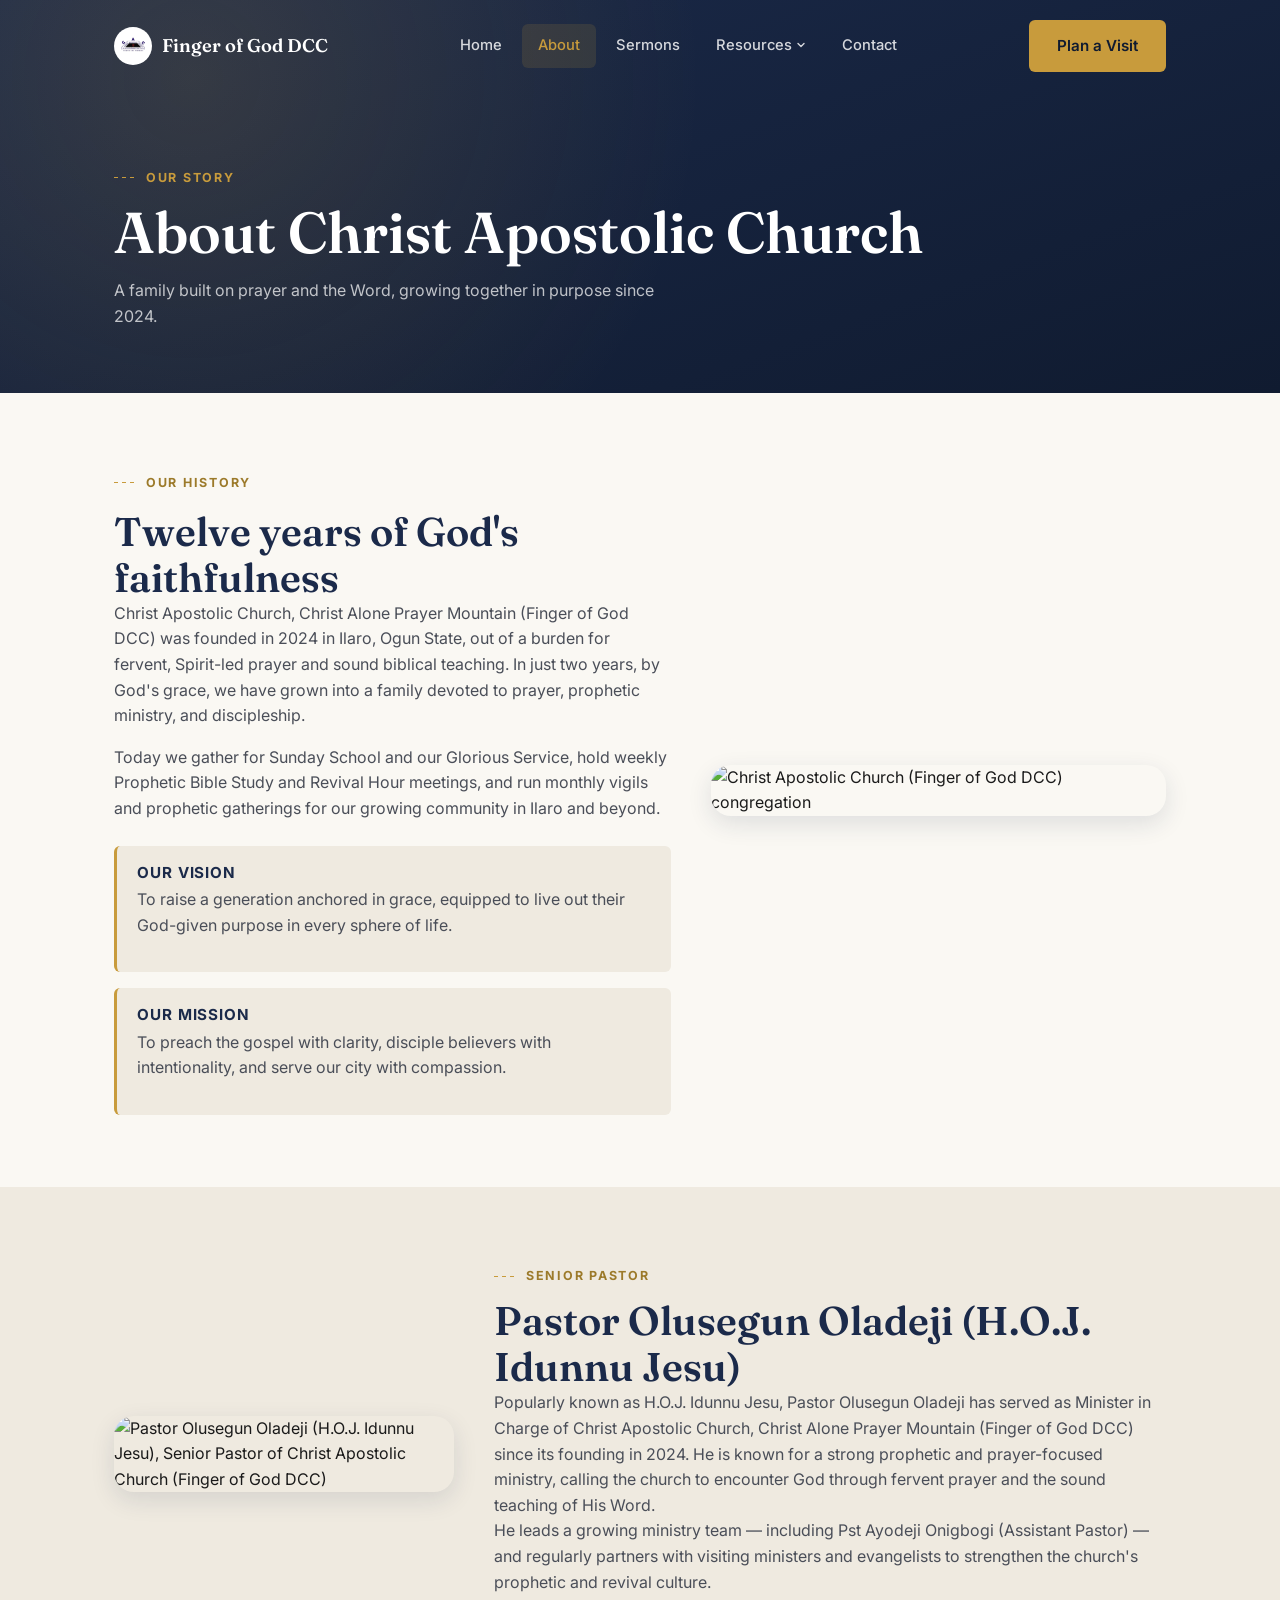
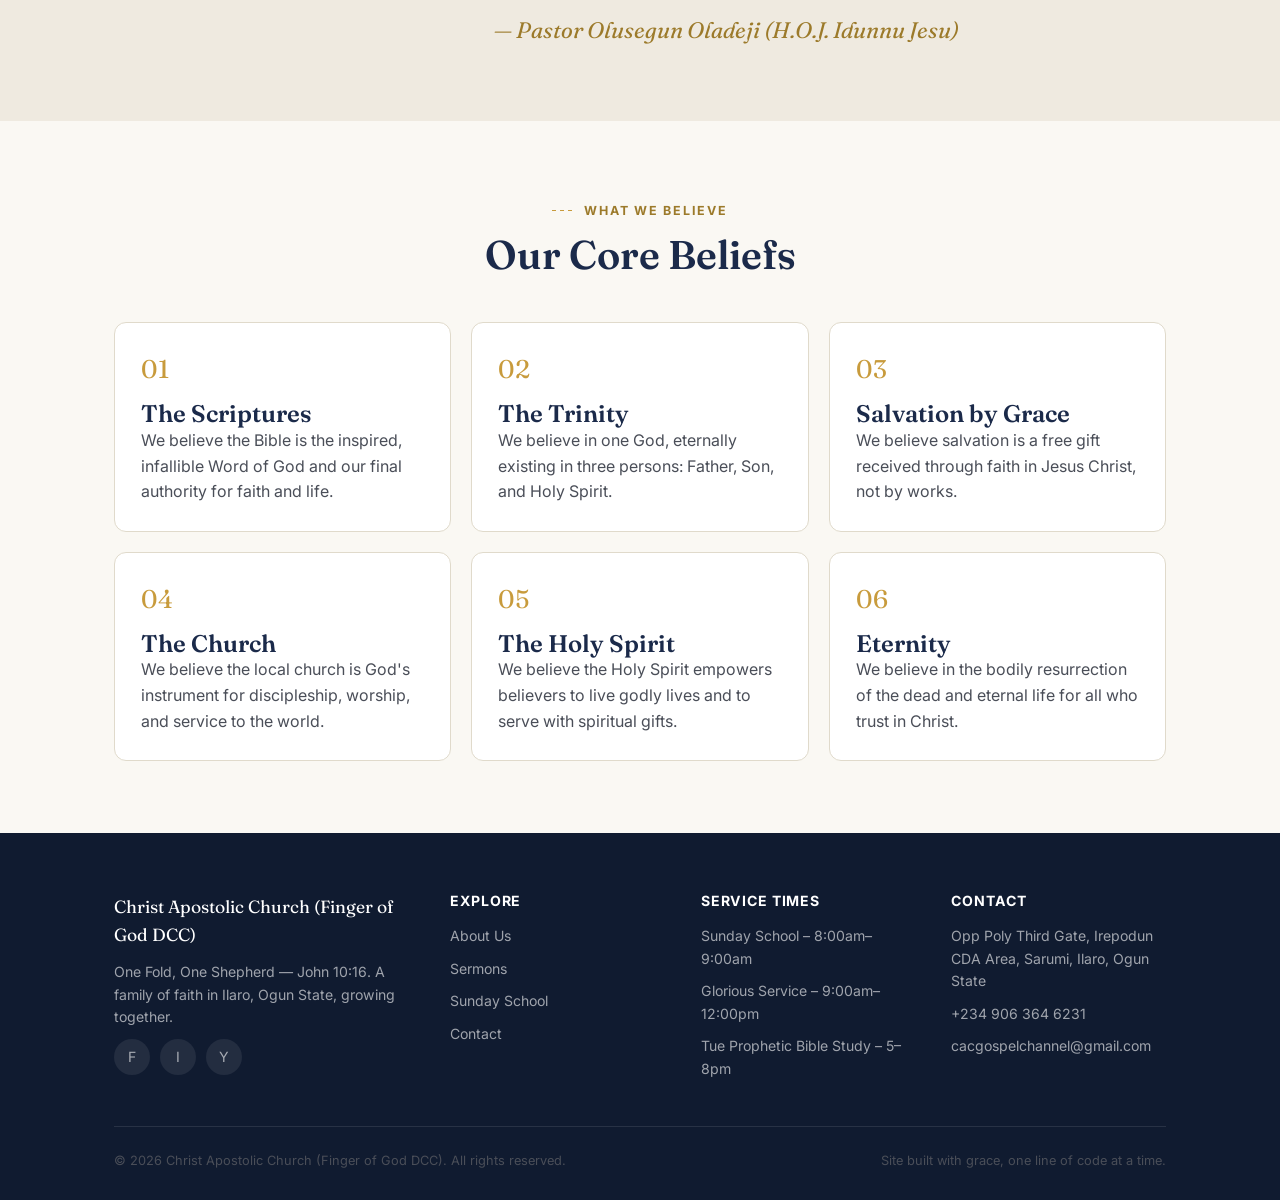
==== about.html @ 90b6bd90 "first commit" ====
<!DOCTYPE html>
<html lang="en">
<head>
<meta charset="UTF-8">
<meta name="viewport" content="width=device-width, initial-scale=1.0">
<title>About Us | Christ Apostolic Church (Finger of God DCC)</title>
<meta name="description" content="Learn the history, vision, mission, and beliefs of Christ Apostolic Church (Finger of God DCC), and meet our Senior Pastor.">
<link rel="stylesheet" href="style.css">
<link rel="preconnect" href="https://fonts.googleapis.com">
<link rel="preconnect" href="https://fonts.gstatic.com" crossorigin>
<link href="https://fonts.googleapis.com/css2?family=Fraunces:opsz,wght@9..144,500;9..144,600;9..144,700&family=Inter:wght@400;500;600;700&display=swap" rel="stylesheet">
</head>
<body>

<!-- NAVBAR -->
<header class="navbar" id="navbar">
  <div class="container">
    <a href="index.html" class="nav-logo">
      <img src="images/logo.jpg" alt="Christ Apostolic Church logo" class="nav-logo-img">
      Finger of God DCC
    </a>
    <nav class="nav-links" aria-label="Primary">
      <a href="index.html">Home</a>
      <a href="about.html" class="active">About</a>
      <a href="sermons.html">Sermons</a>
      <div class="nav-dropdown" id="resourcesDropdown">
        <a href="#" class="nav-dropdown-toggle">Resources
          <svg width="10" height="10" viewBox="0 0 10 10" fill="none"><path d="M2 3.5L5 6.5L8 3.5" stroke="currentColor" stroke-width="1.4" stroke-linecap="round" stroke-linejoin="round"/></svg>
        </a>
        <div class="nav-dropdown-menu">
          <a href="sunday-school.html">Sunday School Manual</a>
          <a href="sermons.html">Sermon Archive</a>
          <a href="contact.html#prayer">Prayer Requests</a>
        </div>
      </div>
      <a href="contact.html">Contact</a>
    </nav>
    <a href="#" class="btn btn-primary nav-cta" data-modal-open>Plan a Visit</a>
    <button class="hamburger" id="hamburgerBtn" aria-label="Open menu" aria-expanded="false">
      <span></span><span></span><span></span>
    </button>
  </div>
</header>

<div class="mobile-menu-overlay" id="mobileOverlay"></div>
<nav class="mobile-menu" id="mobileMenu" aria-label="Mobile">
  <button class="mobile-menu-close" id="mobileMenuClose" aria-label="Close menu">&times;</button>
  <a href="index.html">Home</a>
  <a href="about.html" class="active">About</a>
  <a href="sermons.html">Sermons</a>
  <a href="sunday-school.html" class="mobile-submenu">Sunday School Manual</a>
  <a href="contact.html">Contact</a>
  <a href="#" class="btn btn-primary" style="margin-top:20px;" data-modal-open>Plan a Visit</a>
</nav>

<!-- PAGE HEADER: About Us -->
<section class="page-header">
  <div class="container">
    <p class="eyebrow">Our Story</p>
    <h1>About Christ Apostolic Church</h1>
    <p>A family built on prayer and the Word, growing together in purpose since 2024.</p>
  </div>
</section>

<!-- ABOUT SECTION: Full history, vision, mission -->
<section class="about-full section">
  <div class="container reverse">
    <div class="about-media-frame about-media">
      <img src="images/pastor.jpg" alt="Christ Apostolic Church (Finger of God DCC) congregation">
    </div>
    <div class="about-text">
      <p class="eyebrow">Our History</p>
      <h2>Twelve years of God's faithfulness</h2>
      <p>Christ Apostolic Church, Christ Alone Prayer Mountain (Finger of God DCC) was founded in 2024 in Ilaro, Ogun State, out of a burden for fervent, Spirit-led prayer and sound biblical teaching. In just two years, by God's grace, we have grown into a family devoted to prayer, prophetic ministry, and discipleship.</p>
      <p>Today we gather for Sunday School and our Glorious Service, hold weekly Prophetic Bible Study and Revival Hour meetings, and run monthly vigils and prophetic gatherings for our growing community in Ilaro and beyond.</p>
      <div class="mission-vision">
        <div class="mission-vision-card">
          <h4>Our Vision</h4>
          <p>To raise a generation anchored in grace, equipped to live out their God-given purpose in every sphere of life.</p>
        </div>
        <div class="mission-vision-card">
          <h4>Our Mission</h4>
          <p>To preach the gospel with clarity, disciple believers with intentionality, and serve our city with compassion.</p>
        </div>
      </div>
    </div>
  </div>
</section>

<!-- SENIOR PASTOR SECTION: Big photo + bio -->
<section class="pastor-section section">
  <div class="container pastor-grid">
    <div class="pastor-photo">
      <img src="images/pastor.jpg" alt="Pastor Olusegun Oladeji (H.O.J. Idunnu Jesu), Senior Pastor of Christ Apostolic Church (Finger of God DCC)">
    </div>
    <div class="pastor-bio">
      <p class="eyebrow">Senior Pastor</p>
      <h2>Pastor Olusegun Oladeji (H.O.J. Idunnu Jesu)</h2>
      <p>Popularly known as H.O.J. Idunnu Jesu, Pastor Olusegun Oladeji has served as Minister in Charge of Christ Apostolic Church, Christ Alone Prayer Mountain (Finger of God DCC) since its founding in 2024. He is known for a strong prophetic and prayer-focused ministry, calling the church to encounter God through fervent prayer and the sound teaching of His Word.</p>
      <p>He leads a growing ministry team &mdash; including Pst Ayodeji Onigbogi (Assistant Pastor) &mdash; and regularly partners with visiting ministers and evangelists to strengthen the church's prophetic and revival culture.</p>
      <p class="pastor-signature">— Pastor Olusegun Oladeji (H.O.J. Idunnu Jesu)</p>
    </div>
  </div>
</section>

<!-- BELIEFS SECTION -->
<section class="beliefs section">
  <div class="container">
    <div class="section-head">
      <p class="eyebrow">What We Believe</p>
      <h2>Our Core Beliefs</h2>
    </div>
    <div class="beliefs-grid">
      <div class="belief-card">
        <p class="num">01</p>
        <h3>The Scriptures</h3>
        <p>We believe the Bible is the inspired, infallible Word of God and our final authority for faith and life.</p>
      </div>
      <div class="belief-card">
        <p class="num">02</p>
        <h3>The Trinity</h3>
        <p>We believe in one God, eternally existing in three persons: Father, Son, and Holy Spirit.</p>
      </div>
      <div class="belief-card">
        <p class="num">03</p>
        <h3>Salvation by Grace</h3>
        <p>We believe salvation is a free gift received through faith in Jesus Christ, not by works.</p>
      </div>
      <div class="belief-card">
        <p class="num">04</p>
        <h3>The Church</h3>
        <p>We believe the local church is God's instrument for discipleship, worship, and service to the world.</p>
      </div>
      <div class="belief-card">
        <p class="num">05</p>
        <h3>The Holy Spirit</h3>
        <p>We believe the Holy Spirit empowers believers to live godly lives and to serve with spiritual gifts.</p>
      </div>
      <div class="belief-card">
        <p class="num">06</p>
        <h3>Eternity</h3>
        <p>We believe in the bodily resurrection of the dead and eternal life for all who trust in Christ.</p>
      </div>
    </div>
  </div>
</section>

<!-- FOOTER SECTION -->
<footer class="site-footer">
  <div class="container">
    <div class="footer-grid">
      <div class="footer-col">
        <div class="footer-brand">Christ Apostolic Church (Finger of God DCC)</div>
        <p>One Fold, One Shepherd — John 10:16. A family of faith in Ilaro, Ogun State, growing together.</p>
        <div class="footer-social">
          <a href="#" aria-label="Facebook">F</a>
          <a href="#" aria-label="Instagram">I</a>
          <a href="#" aria-label="YouTube">Y</a>
        </div>
      </div>
      <div class="footer-col">
        <h4>Explore</h4>
        <a href="about.html">About Us</a>
        <a href="sermons.html">Sermons</a>
        <a href="sunday-school.html">Sunday School</a>
        <a href="contact.html">Contact</a>
      </div>
      <div class="footer-col">
        <h4>Service Times</h4>
        <p>Sunday School &ndash; 8:00am&ndash;9:00am</p>
        <p>Glorious Service &ndash; 9:00am&ndash;12:00pm</p>
        <p>Tue Prophetic Bible Study &ndash; 5&ndash;8pm</p>
      </div>
      <div class="footer-col">
        <h4>Contact</h4>
        <p>Opp Poly Third Gate, Irepodun CDA Area, Sarumi, Ilaro, Ogun State</p>
        <a href="tel:+2349063646231">+234 906 364 6231</a>
        <a href="mailto:cacgospelchannel@gmail.com">cacgospelchannel@gmail.com</a>
      </div>
    </div>
    <div class="footer-bottom">
      <p>&copy; 2026 Christ Apostolic Church (Finger of God DCC). All rights reserved.</p>
      <p>Site built with grace, one line of code at a time.</p>
    </div>
  </div>
</footer>

<!-- MODAL POPUP -->
<div class="modal-overlay" id="visitModalOverlay">
  <div class="modal" role="dialog" aria-modal="true" aria-labelledby="visitModalTitle">
    <button class="modal-close" id="visitModalClose" aria-label="Close">&times;</button>
    <h3 id="visitModalTitle">Plan Your Visit</h3>
    <p class="modal-sub">Let us know you're coming so we can welcome you properly.</p>
    <form id="visitForm" novalidate>
      <div class="form-group">
        <label for="visitName">Full Name</label>
        <input type="text" id="visitName" name="visitName" required>
        <span class="form-error">Please enter your name.</span>
      </div>
      <div class="form-group">
        <label for="visitEmail">Email</label>
        <input type="email" id="visitEmail" name="visitEmail" required>
        <span class="form-error">Please enter a valid email.</span>
      </div>
      <div class="form-group">
        <label for="visitDate">Which Sunday?</label>
        <input type="date" id="visitDate" name="visitDate" required>
        <span class="form-error">Please choose a date.</span>
      </div>
      <button type="submit" class="btn btn-primary" style="width:100%;">Confirm Visit</button>
    </form>
  </div>
</div>

<!-- BACK TO TOP BUTTON -->
<button class="back-to-top" id="backToTop" aria-label="Back to top">
  <svg width="18" height="18" viewBox="0 0 24 24" fill="none"><path d="M12 19V5M12 5L6 11M12 5L18 11" stroke="currentColor" stroke-width="2" stroke-linecap="round" stroke-linejoin="round"/></svg>
</button>

<div class="toast" id="toast"></div>

<script>
  /* ============================================================
     ABOUT PAGE SCRIPT — shared nav/modal/back-to-top behavior
     ============================================================ */

  /* STICKY NAVBAR */
  const navbar = document.getElementById('navbar');
  function handleNavbarScroll() {
    navbar.classList.toggle('is-scrolled', window.scrollY > 30);
  }
  window.addEventListener('scroll', handleNavbarScroll);
  handleNavbarScroll();

  /* MOBILE MENU */
  const hamburgerBtn = document.getElementById('hamburgerBtn');
  const mobileMenu = document.getElementById('mobileMenu');
  const mobileOverlay = document.getElementById('mobileOverlay');
  const mobileMenuClose = document.getElementById('mobileMenuClose');
  function openMobileMenu() {
    mobileMenu.classList.add('is-open');
    mobileOverlay.classList.add('is-open');
    hamburgerBtn.classList.add('is-active');
    hamburgerBtn.setAttribute('aria-expanded', 'true');
    document.body.style.overflow = 'hidden';
  }
  function closeMobileMenu() {
    mobileMenu.classList.remove('is-open');
    mobileOverlay.classList.remove('is-open');
    hamburgerBtn.classList.remove('is-active');
    hamburgerBtn.setAttribute('aria-expanded', 'false');
    document.body.style.overflow = '';
  }
  hamburgerBtn.addEventListener('click', () => {
    mobileMenu.classList.contains('is-open') ? closeMobileMenu() : openMobileMenu();
  });
  mobileMenuClose.addEventListener('click', closeMobileMenu);
  mobileOverlay.addEventListener('click', closeMobileMenu);

  const resourcesDropdown = document.getElementById('resourcesDropdown');
  if (resourcesDropdown) {
    const toggle = resourcesDropdown.querySelector('.nav-dropdown-toggle');
    toggle.addEventListener('click', (e) => {
      if (window.innerWidth < 900) {
        e.preventDefault();
        resourcesDropdown.classList.toggle('is-open');
      }
    });
  }

  /* MODAL POPUP: Plan a Visit */
  const visitModalOverlay = document.getElementById('visitModalOverlay');
  const visitModalClose = document.getElementById('visitModalClose');
  document.querySelectorAll('[data-modal-open]').forEach((trigger) => {
    trigger.addEventListener('click', (e) => {
      e.preventDefault();
      visitModalOverlay.classList.add('is-open');
      closeMobileMenu();
    });
  });
  function closeVisitModal() {
    visitModalOverlay.classList.remove('is-open');
  }
  visitModalClose.addEventListener('click', closeVisitModal);
  visitModalOverlay.addEventListener('click', (e) => {
    if (e.target === visitModalOverlay) closeVisitModal();
  });

  /* FORM VALIDATION: visit modal form */
  const toast = document.getElementById('toast');
  let toastTimer;
  function showToast(message) {
    toast.textContent = message;
    toast.classList.add('is-visible');
    clearTimeout(toastTimer);
    toastTimer = setTimeout(() => toast.classList.remove('is-visible'), 2200);
  }
  const visitForm = document.getElementById('visitForm');
  visitForm.addEventListener('submit', (e) => {
    e.preventDefault();
    let valid = true;
    const name = document.getElementById('visitName');
    const email = document.getElementById('visitEmail');
    const date = document.getElementById('visitDate');
    const emailPattern = /^[^\s@]+@[^\s@]+\.[^\s@]+$/;
    [
      [name, name.value.trim().length > 1],
      [email, emailPattern.test(email.value.trim())],
      [date, date.value.trim().length > 0]
    ].forEach(([field, isValid]) => {
      field.closest('.form-group').classList.toggle('has-error', !isValid);
      if (!isValid) valid = false;
    });
    if (valid) {
      showToast("You're on the list — see you Sunday!");
      visitForm.reset();
      closeVisitModal();
    }
  });

  /* BACK TO TOP BUTTON */
  const backToTop = document.getElementById('backToTop');
  window.addEventListener('scroll', () => {
    backToTop.classList.toggle('is-visible', window.scrollY > 300);
  });
  backToTop.addEventListener('click', () => {
    window.scrollTo({ top: 0, behavior: 'smooth' });
  });
</script>
</body>
</html>
---- style.css ----
/* ==========================================================================
   GRACE HARBOR FAMILY CHURCH — STYLESHEET
   Mobile-first. All sections max-width 1100px centered.
   ========================================================================== */

/* GLOBAL & RESET */
:root {
  --color-navy: #1B2A4A;
  --color-navy-light: #2F4468;
  --color-navy-dark: #101B30;
  --color-gold: #C89B3C;
  --color-gold-deep: #9C7A2A;
  --color-ink: #1A1A1A;
  --color-ink-soft: #4A4E58;
  --color-bg: #FAF8F3;
  --color-bg-alt: #EFEAE0;
  --color-white: #FFFFFF;
  --color-border: #E0DACB;
  --color-success: #2E6B4F;
  --color-error: #A6402F;

  --font-display: "Fraunces", Georgia, serif;
  --font-body: "Inter", -apple-system, BlinkMacSystemFont, "Segoe UI", sans-serif;

  --max-width: 1100px;
  --radius-sm: 6px;
  --radius-md: 12px;
  --radius-lg: 20px;

  --shadow-sm: 0 2px 8px rgba(27, 42, 74, 0.08);
  --shadow-md: 0 8px 24px rgba(27, 42, 74, 0.12);
  --shadow-lg: 0 20px 48px rgba(27, 42, 74, 0.18);

  --transition: 0.25s ease;
}

* {
  margin: 0;
  padding: 0;
  box-sizing: border-box;
}

html {
  scroll-behavior: smooth;
  scroll-padding-top: 84px;
}

@media (prefers-reduced-motion: reduce) {
  html {
    scroll-behavior: auto;
  }
  *,
  *::before,
  *::after {
    animation-duration: 0.01ms !important;
    animation-iteration-count: 1 !important;
    transition-duration: 0.01ms !important;
  }
}

body {
  font-family: var(--font-body);
  color: var(--color-ink);
  background: var(--color-bg);
  line-height: 1.6;
  font-size: 16px;
  overflow-x: hidden;
}

img {
  max-width: 100%;
  display: block;
}

a {
  color: inherit;
  text-decoration: none;
}

ul {
  list-style: none;
}

button {
  font-family: inherit;
  cursor: pointer;
  border: none;
  background: none;
}

.container {
  max-width: var(--max-width);
  margin: 0 auto;
  padding: 0 24px;
}

h1, h2, h3, h4 {
  font-family: var(--font-display);
  color: var(--color-navy);
  line-height: 1.15;
}

h1 { font-size: clamp(2.2rem, 5vw, 3.6rem); font-weight: 600; }
h2 { font-size: clamp(1.7rem, 3.6vw, 2.5rem); font-weight: 600; }
h3 { font-size: clamp(1.2rem, 2.4vw, 1.5rem); font-weight: 600; }

p { color: var(--color-ink-soft); }

.eyebrow {
  font-family: var(--font-body);
  font-size: 0.78rem;
  font-weight: 700;
  letter-spacing: 0.14em;
  text-transform: uppercase;
  color: var(--color-gold-deep);
  display: inline-flex;
  align-items: center;
  gap: 10px;
  margin-bottom: 12px;
}

/* signature anchor-chain rule, used before eyebrows across the site */
.eyebrow::before {
  content: "";
  width: 22px;
  height: 1px;
  background: repeating-linear-gradient(
    to right,
    var(--color-gold) 0,
    var(--color-gold) 4px,
    transparent 4px,
    transparent 8px
  );
}

.btn {
  display: inline-flex;
  align-items: center;
  justify-content: center;
  gap: 8px;
  padding: 14px 28px;
  border-radius: var(--radius-sm);
  font-weight: 600;
  font-size: 0.95rem;
  transition: transform var(--transition), box-shadow var(--transition), background var(--transition);
  white-space: nowrap;
}

.btn-primary {
  background: var(--color-gold);
  color: var(--color-navy-dark);
}
.btn-primary:hover {
  background: var(--color-gold-deep);
  transform: translateY(-2px);
  box-shadow: var(--shadow-md);
}

.btn-outline {
  background: transparent;
  color: var(--color-white);
  border: 1.5px solid rgba(255, 255, 255, 0.5);
}
.btn-outline:hover {
  border-color: var(--color-white);
  background: rgba(255, 255, 255, 0.08);
}

.btn-navy {
  background: var(--color-navy);
  color: var(--color-white);
}
.btn-navy:hover {
  background: var(--color-navy-light);
  transform: translateY(-2px);
}

.section {
  padding: 72px 0;
}

.section-head {
  text-align: center;
  max-width: 640px;
  margin: 0 auto 44px;
}

.section-head.align-left {
  text-align: left;
  margin: 0 0 44px;
}

:focus-visible {
  outline: 2.5px solid var(--color-gold);
  outline-offset: 3px;
}

/* ==========================================================================
   NAVBAR
   ========================================================================== */
.navbar {
  position: fixed;
  top: 0;
  left: 0;
  right: 0;
  z-index: 1000;
  background: transparent;
  transition: background var(--transition), box-shadow var(--transition), padding var(--transition);
  padding: 20px 0;
}

.navbar.is-scrolled {
  background: rgba(27, 42, 74, 0.97);
  box-shadow: var(--shadow-md);
  padding: 12px 0;
}

.navbar .container {
  display: flex;
  align-items: center;
  justify-content: space-between;
  gap: 24px;
}

.nav-logo {
  display: flex;
  align-items: center;
  gap: 10px;
  font-family: var(--font-display);
  font-weight: 600;
  font-size: 1.15rem;
  color: var(--color-white);
}

.nav-logo-img {
  width: 38px;
  height: 38px;
  object-fit: contain;
  background: var(--color-white);
  border-radius: 50%;
  padding: 3px;
  flex-shrink: 0;
}

.nav-links {
  display: none;
  align-items: center;
  gap: 4px;
}

.nav-links a {
  display: block;
  padding: 10px 16px;
  border-radius: var(--radius-sm);
  color: rgba(255, 255, 255, 0.82);
  font-size: 0.92rem;
  font-weight: 500;
  transition: color var(--transition), background var(--transition);
}

.nav-links a:hover,
.nav-links a.active {
  color: var(--color-white);
  background: rgba(255, 255, 255, 0.1);
}

.nav-links a.active {
  color: var(--color-gold);
  background: rgba(200, 155, 60, 0.14);
}

.nav-dropdown {
  position: relative;
}

.nav-dropdown-toggle {
  display: flex;
  align-items: center;
  gap: 4px;
}

.nav-dropdown-menu {
  position: absolute;
  top: calc(100% + 8px);
  left: 0;
  min-width: 210px;
  background: var(--color-white);
  border-radius: var(--radius-sm);
  box-shadow: var(--shadow-lg);
  padding: 8px;
  opacity: 0;
  visibility: hidden;
  transform: translateY(6px);
  transition: opacity var(--transition), transform var(--transition), visibility var(--transition);
}

.nav-dropdown:hover .nav-dropdown-menu,
.nav-dropdown.is-open .nav-dropdown-menu {
  opacity: 1;
  visibility: visible;
  transform: translateY(0);
}

.nav-dropdown-menu a {
  color: var(--color-ink);
  padding: 10px 12px;
  font-size: 0.88rem;
  border-radius: var(--radius-sm);
}

.nav-dropdown-menu a:hover {
  background: var(--color-bg-alt);
}

.nav-cta {
  display: none;
}

.hamburger {
  display: flex;
  flex-direction: column;
  justify-content: center;
  gap: 5px;
  width: 40px;
  height: 40px;
  align-items: center;
}

.hamburger span {
  width: 24px;
  height: 2px;
  background: var(--color-white);
  border-radius: 2px;
  transition: transform var(--transition), opacity var(--transition);
}

.hamburger.is-active span:nth-child(1) {
  transform: translateY(7px) rotate(45deg);
}
.hamburger.is-active span:nth-child(2) {
  opacity: 0;
}
.hamburger.is-active span:nth-child(3) {
  transform: translateY(-7px) rotate(-45deg);
}

.mobile-menu {
  position: fixed;
  top: 0;
  right: -100%;
  width: min(320px, 84vw);
  height: 100vh;
  background: var(--color-navy-dark);
  z-index: 1100;
  padding: 100px 28px 40px;
  transition: right 0.35s ease;
  overflow-y: auto;
}

.mobile-menu.is-open {
  right: 0;
}

.mobile-menu a {
  display: block;
  color: rgba(255, 255, 255, 0.85);
  font-size: 1.05rem;
  padding: 14px 0;
  border-bottom: 1px solid rgba(255, 255, 255, 0.08);
}

.mobile-menu a.active {
  color: var(--color-gold);
}

.mobile-submenu {
  padding-left: 16px;
}

.mobile-menu-close {
  position: absolute;
  top: 24px;
  right: 24px;
  color: var(--color-white);
  font-size: 1.6rem;
}

.mobile-menu-overlay {
  position: fixed;
  inset: 0;
  background: rgba(16, 27, 48, 0.6);
  z-index: 1050;
  opacity: 0;
  visibility: hidden;
  transition: opacity var(--transition), visibility var(--transition);
}

.mobile-menu-overlay.is-open {
  opacity: 1;
  visibility: visible;
}

@media (min-width: 900px) {
  .nav-links { display: flex; }
  .nav-cta { display: inline-flex; }
  .hamburger { display: none; }
}

/* ==========================================================================
   PAGE HEADER (interior pages)
   ========================================================================== */
.page-header {
  background: var(--color-navy);
  background-image:
    radial-gradient(circle at 15% 20%, rgba(200, 155, 60, 0.16), transparent 45%),
    linear-gradient(160deg, var(--color-navy) 0%, var(--color-navy-dark) 100%);
  color: var(--color-white);
  padding: 156px 0 64px;
  position: relative;
}

.page-header .eyebrow {
  color: var(--color-gold);
}

.page-header h1 {
  color: var(--color-white);
}

.page-header p {
  color: rgba(255, 255, 255, 0.72);
  max-width: 560px;
  margin-top: 12px;
}

/* ==========================================================================
   HERO SECTION
   ========================================================================== */
.hero {
  position: relative;
  min-height: 92vh;
  display: flex;
  align-items: flex-end;
  color: var(--color-white);
  overflow: hidden;
}

.hero-media {
  position: absolute;
  inset: 0;
  z-index: 0;
}

.hero-media video,
.hero-media img {
  width: 100%;
  height: 100%;
  object-fit: cover;
}

.hero-media::after {
  content: "";
  position: absolute;
  inset: 0;
  background: linear-gradient(180deg, rgba(16, 27, 48, 0.55) 0%, rgba(16, 27, 48, 0.75) 60%, rgba(16, 27, 48, 0.94) 100%);
}

.hero-content {
  position: relative;
  z-index: 1;
  padding: 0 24px 72px;
  max-width: var(--max-width);
  margin: 0 auto;
  width: 100%;
}

.hero-eyebrow {
  color: var(--color-gold);
}

.hero h1 {
  color: var(--color-white);
  max-width: 720px;
}

.hero p.hero-sub {
  color: rgba(255, 255, 255, 0.78);
  max-width: 520px;
  margin: 18px 0 32px;
  font-size: 1.05rem;
}

.hero-actions {
  display: flex;
  flex-wrap: wrap;
  gap: 14px;
}

/* ==========================================================================
   SERVICE BAR SECTION
   ========================================================================== */
.service-bar {
  background: var(--color-white);
  border-bottom: 1px solid var(--color-border);
  position: relative;
  z-index: 2;
  margin-top: -1px;
}

.service-bar .container {
  display: grid;
  grid-template-columns: 1fr;
  gap: 24px;
  padding-top: 28px;
  padding-bottom: 28px;
}

.service-item {
  display: flex;
  align-items: flex-start;
  gap: 14px;
}

.service-item .icon {
  width: 40px;
  height: 40px;
  border-radius: 50%;
  background: var(--color-bg-alt);
  display: flex;
  align-items: center;
  justify-content: center;
  color: var(--color-gold-deep);
  flex-shrink: 0;
}

.service-item h4 {
  font-family: var(--font-body);
  font-size: 0.95rem;
  color: var(--color-navy);
  margin-bottom: 2px;
}

.service-item p {
  font-size: 0.88rem;
  margin: 0;
}

@media (min-width: 768px) {
  .service-bar .container {
    grid-template-columns: repeat(3, 1fr);
  }
}

/* ==========================================================================
   ABOUT SECTION
   ========================================================================== */
.about-preview .container,
.about-full .container {
  display: grid;
  gap: 40px;
  align-items: center;
}

.about-media {
  border-radius: var(--radius-lg);
  overflow: hidden;
  box-shadow: var(--shadow-md);
  position: relative;
}

.about-media img { width: 100%; }

.about-media-frame {
  position: relative;
}

.about-media-frame::before {
  content: "";
  position: absolute;
  top: -16px;
  left: -16px;
  width: 70px;
  height: 70px;
  border-top: 3px dashed var(--color-gold);
  border-left: 3px dashed var(--color-gold);
  border-radius: var(--radius-md) 0 0 0;
  z-index: -1;
}

.about-text p { margin-bottom: 16px; }

.mission-vision {
  display: grid;
  gap: 16px;
  margin-top: 24px;
}

.mission-vision-card {
  background: var(--color-bg-alt);
  border-left: 3px solid var(--color-gold);
  border-radius: var(--radius-sm);
  padding: 18px 20px;
}

.mission-vision-card h4 {
  font-family: var(--font-body);
  color: var(--color-navy);
  font-size: 0.95rem;
  text-transform: uppercase;
  letter-spacing: 0.06em;
  margin-bottom: 6px;
}

@media (min-width: 900px) {
  .about-preview .container,
  .about-full .container {
    grid-template-columns: 0.9fr 1.1fr;
  }
  .about-full .container.reverse {
    grid-template-columns: 1.1fr 0.9fr;
  }
  .about-full .container.reverse .about-media {
    order: 2;
  }
}

/* SENIOR PASTOR SECTION */
.pastor-section {
  background: var(--color-bg-alt);
}

.pastor-grid {
  display: grid;
  gap: 40px;
  align-items: center;
}

.pastor-photo {
  border-radius: var(--radius-lg);
  overflow: hidden;
  box-shadow: var(--shadow-md);
  max-width: 380px;
  margin: 0 auto;
}

.pastor-signature {
  font-family: var(--font-display);
  font-style: italic;
  color: var(--color-gold-deep);
  font-size: 1.4rem;
  margin-top: 18px;
}

@media (min-width: 860px) {
  .pastor-grid {
    grid-template-columns: 340px 1fr;
  }
}

/* BELIEFS SECTION */
.beliefs-grid {
  display: grid;
  gap: 20px;
  grid-template-columns: 1fr;
}

.belief-card {
  background: var(--color-white);
  border: 1px solid var(--color-border);
  border-radius: var(--radius-md);
  padding: 26px;
  transition: box-shadow var(--transition), transform var(--transition);
}

.belief-card:hover {
  box-shadow: var(--shadow-md);
  transform: translateY(-4px);
}

.belief-card .num {
  font-family: var(--font-display);
  color: var(--color-gold);
  font-size: 1.6rem;
  margin-bottom: 10px;
}

@media (min-width: 640px) {
  .beliefs-grid { grid-template-columns: repeat(2, 1fr); }
}
@media (min-width: 960px) {
  .beliefs-grid { grid-template-columns: repeat(3, 1fr); }
}

/* ==========================================================================
   ANNIVERSARY BANNER SECTION
   ========================================================================== */
.anniversary-banner {
  background: linear-gradient(135deg, var(--color-navy-dark), var(--color-navy));
  color: var(--color-white);
  padding: 56px 0;
  position: relative;
  overflow: hidden;
}

.anniversary-banner .container {
  display: grid;
  gap: 32px;
  align-items: center;
  text-align: center;
}

.anniversary-banner h2 {
  color: var(--color-white);
}

.anniversary-countdown {
  display: flex;
  justify-content: center;
  gap: 16px;
  flex-wrap: wrap;
  margin: 24px 0;
}

.countdown-box {
  background: rgba(255, 255, 255, 0.08);
  border: 1px solid rgba(255, 255, 255, 0.16);
  border-radius: var(--radius-md);
  padding: 16px 20px;
  min-width: 84px;
}

.countdown-box .num {
  font-family: var(--font-display);
  font-size: 2rem;
  color: var(--color-gold);
}

.countdown-box .label {
  font-size: 0.72rem;
  text-transform: uppercase;
  letter-spacing: 0.08em;
  color: rgba(255, 255, 255, 0.6);
}

/* ==========================================================================
   LATEST SERMON SECTION
   ========================================================================== */
.latest-sermon {
  background: var(--color-navy);
  color: var(--color-white);
}

.latest-sermon .section-head h2 {
  color: var(--color-white);
}

.sermon-feature {
  display: grid;
  gap: 32px;
  align-items: center;
}

.sermon-video {
  position: relative;
  aspect-ratio: 16 / 9;
  border-radius: var(--radius-md);
  overflow: hidden;
  background: var(--color-navy-dark);
  box-shadow: var(--shadow-lg);
}

.sermon-video iframe {
  width: 100%;
  height: 100%;
  border: 0;
}

.sermon-video .play-placeholder {
  position: absolute;
  inset: 0;
  display: flex;
  align-items: center;
  justify-content: center;
  cursor: pointer;
  background-size: cover;
  background-position: center;
}

.sermon-video .play-placeholder .play-btn {
  width: 68px;
  height: 68px;
  border-radius: 50%;
  background: rgba(200, 155, 60, 0.92);
  display: flex;
  align-items: center;
  justify-content: center;
  color: var(--color-navy-dark);
  transition: transform var(--transition);
}

.sermon-video .play-placeholder:hover .play-btn {
  transform: scale(1.08);
}

.sermon-meta p { color: rgba(255, 255, 255, 0.7); }

@media (min-width: 860px) {
  .sermon-feature { grid-template-columns: 1.2fr 0.8fr; }
}

/* ==========================================================================
   MINISTRIES GRID SECTION
   ========================================================================== */
.ministries-filter {
  display: flex;
  flex-wrap: wrap;
  gap: 10px;
  justify-content: center;
  margin-bottom: 36px;
}

.filter-btn {
  padding: 9px 18px;
  border-radius: 999px;
  border: 1px solid var(--color-border);
  background: var(--color-white);
  font-size: 0.85rem;
  font-weight: 600;
  color: var(--color-ink-soft);
  transition: all var(--transition);
}

.filter-btn:hover {
  border-color: var(--color-gold);
}

.filter-btn.active {
  background: var(--color-navy);
  border-color: var(--color-navy);
  color: var(--color-white);
}

.ministries-grid {
  display: grid;
  gap: 24px;
  grid-template-columns: 1fr;
}

.ministry-card {
  background: var(--color-white);
  border-radius: var(--radius-md);
  overflow: hidden;
  box-shadow: var(--shadow-sm);
  transition: transform var(--transition), box-shadow var(--transition);
}

.ministry-card:hover {
  transform: translateY(-6px);
  box-shadow: var(--shadow-md);
}

.ministry-card .ministry-media {
  aspect-ratio: 4 / 3;
  background: var(--color-bg-alt);
  display: flex;
  align-items: center;
  justify-content: center;
  color: var(--color-gold-deep);
}

.ministry-card .ministry-body {
  padding: 20px;
}

.ministry-card .tag {
  font-size: 0.7rem;
  text-transform: uppercase;
  letter-spacing: 0.08em;
  color: var(--color-gold-deep);
  font-weight: 700;
  margin-bottom: 8px;
  display: inline-block;
}

.ministry-card.is-hidden { display: none; }

@media (min-width: 640px) {
  .ministries-grid { grid-template-columns: repeat(2, 1fr); }
}
@media (min-width: 960px) {
  .ministries-grid { grid-template-columns: repeat(3, 1fr); }
}

/* ==========================================================================
   CHURCH PROJECT SECTION
   ========================================================================== */
.project-card {
  background: var(--color-white);
  border: 1px solid var(--color-border);
  border-radius: var(--radius-lg);
  padding: 36px;
  box-shadow: var(--shadow-sm);
}

.project-stats {
  display: flex;
  justify-content: space-between;
  margin-bottom: 10px;
  font-size: 0.9rem;
  flex-wrap: wrap;
  gap: 8px;
}

.project-stats .current {
  font-weight: 700;
  color: var(--color-navy);
}

.progress-track {
  height: 12px;
  background: var(--color-bg-alt);
  border-radius: 999px;
  overflow: hidden;
  position: relative;
}

.progress-fill {
  height: 100%;
  width: 0%;
  background: linear-gradient(90deg, var(--color-gold-deep), var(--color-gold));
  border-radius: 999px;
  transition: width 1.4s cubic-bezier(0.22, 1, 0.36, 1);
}

.project-percent {
  margin-top: 10px;
  font-size: 0.85rem;
  color: var(--color-ink-soft);
}

.project-body {
  margin-top: 24px;
}

/* ==========================================================================
   UPCOMING EVENTS SECTION
   ========================================================================== */
.events-grid {
  display: grid;
  gap: 22px;
  grid-template-columns: 1fr;
}

.event-card {
  display: grid;
  grid-template-columns: 84px 1fr;
  gap: 18px;
  background: var(--color-white);
  border: 1px solid var(--color-border);
  border-radius: var(--radius-md);
  padding: 22px;
}

.event-date {
  background: var(--color-navy);
  color: var(--color-white);
  border-radius: var(--radius-sm);
  text-align: center;
  padding: 12px 6px;
  height: fit-content;
}

.event-date .day {
  font-family: var(--font-display);
  font-size: 1.7rem;
  display: block;
}

.event-date .month {
  font-size: 0.72rem;
  text-transform: uppercase;
  letter-spacing: 0.08em;
  color: var(--color-gold);
}

@media (min-width: 700px) {
  .events-grid { grid-template-columns: repeat(2, 1fr); }
}

/* ==========================================================================
   GIVE/PARTNERSHIP SECTION
   ========================================================================== */
.give-section {
  background: var(--color-bg-alt);
}

.give-grid {
  display: grid;
  gap: 20px;
  grid-template-columns: 1fr;
}

.give-card {
  background: var(--color-white);
  border-radius: var(--radius-md);
  padding: 24px;
  border: 1px solid var(--color-border);
}

.give-card h4 {
  font-family: var(--font-body);
  color: var(--color-navy);
  font-size: 0.95rem;
  text-transform: uppercase;
  letter-spacing: 0.05em;
  margin-bottom: 14px;
}

.account-row {
  display: flex;
  justify-content: space-between;
  align-items: center;
  padding: 8px 0;
  border-bottom: 1px dashed var(--color-border);
  font-size: 0.9rem;
}

.account-row:last-of-type { border-bottom: none; }

.account-number {
  font-weight: 700;
  color: var(--color-navy);
  letter-spacing: 0.02em;
}

.copy-btn {
  display: inline-flex;
  align-items: center;
  gap: 6px;
  font-size: 0.78rem;
  font-weight: 600;
  color: var(--color-gold-deep);
  padding: 6px 12px;
  border: 1px solid var(--color-gold);
  border-radius: 999px;
  transition: background var(--transition), color var(--transition);
}

.copy-btn:hover {
  background: var(--color-gold);
  color: var(--color-navy-dark);
}

@media (min-width: 720px) {
  .give-grid { grid-template-columns: repeat(3, 1fr); }
}

.give-grid-single {
  max-width: 380px;
  margin: 0 auto;
}
@media (min-width: 720px) {
  .give-grid-single { grid-template-columns: 1fr; }
}

/* toast */
.toast {
  position: fixed;
  bottom: 28px;
  left: 50%;
  transform: translateX(-50%) translateY(20px);
  background: var(--color-navy-dark);
  color: var(--color-white);
  padding: 12px 22px;
  border-radius: var(--radius-sm);
  font-size: 0.88rem;
  box-shadow: var(--shadow-lg);
  opacity: 0;
  visibility: hidden;
  transition: opacity var(--transition), transform var(--transition), visibility var(--transition);
  z-index: 2000;
}

.toast.is-visible {
  opacity: 1;
  visibility: visible;
  transform: translateX(-50%) translateY(0);
}

/* ==========================================================================
   TESTIMONIES SECTION
   ========================================================================== */
.testimony-slider {
  position: relative;
  max-width: 720px;
  margin: 0 auto;
  overflow: hidden;
}

.testimony-track {
  display: flex;
  transition: transform 0.5s ease;
}

.testimony-slide {
  flex: 0 0 100%;
  padding: 8px;
  text-align: center;
}

.testimony-slide p.quote {
  font-family: var(--font-display);
  font-size: 1.25rem;
  font-style: italic;
  color: var(--color-navy);
  margin-bottom: 16px;
}

.testimony-slide .author {
  font-size: 0.85rem;
  font-weight: 600;
  color: var(--color-gold-deep);
  text-transform: uppercase;
  letter-spacing: 0.05em;
}

.testimony-dots {
  display: flex;
  justify-content: center;
  gap: 8px;
  margin-top: 24px;
}

.testimony-dots button {
  width: 8px;
  height: 8px;
  border-radius: 50%;
  background: var(--color-border);
  transition: background var(--transition), transform var(--transition);
}

.testimony-dots button.active {
  background: var(--color-gold);
  transform: scale(1.3);
}

/* ==========================================================================
   SERMONS PAGE
   ========================================================================== */
.sermon-toolbar {
  display: flex;
  flex-wrap: wrap;
  gap: 12px;
  margin-bottom: 36px;
  align-items: center;
  justify-content: space-between;
}

.sermon-search {
  flex: 1 1 220px;
  position: relative;
}

.sermon-search input {
  width: 100%;
  padding: 12px 16px;
  border: 1px solid var(--color-border);
  border-radius: var(--radius-sm);
  font-size: 0.92rem;
  background: var(--color-white);
}

.sermon-search input:focus {
  border-color: var(--color-gold);
}

.sermon-filters {
  display: flex;
  gap: 10px;
  flex-wrap: wrap;
}

.sermons-grid {
  display: grid;
  gap: 24px;
  grid-template-columns: 1fr;
}

.sermon-card {
  background: var(--color-white);
  border: 1px solid var(--color-border);
  border-radius: var(--radius-md);
  overflow: hidden;
  transition: box-shadow var(--transition), transform var(--transition);
}

.sermon-card:hover {
  transform: translateY(-4px);
  box-shadow: var(--shadow-md);
}

.sermon-card .thumb {
  aspect-ratio: 16/9;
  background: var(--color-bg-alt);
  position: relative;
}

.sermon-card .thumb iframe {
  width: 100%;
  height: 100%;
  border: 0;
}

.sermon-card .body {
  padding: 18px 20px;
}

.sermon-card .date {
  font-size: 0.76rem;
  color: var(--color-gold-deep);
  text-transform: uppercase;
  letter-spacing: 0.06em;
  font-weight: 700;
}

.sermon-card .actions {
  display: flex;
  gap: 10px;
  margin-top: 14px;
}

.sermon-card .actions a {
  font-size: 0.82rem;
  font-weight: 600;
  color: var(--color-navy);
  display: inline-flex;
  align-items: center;
  gap: 6px;
}

.sermon-card.is-hidden { display: none; }

.no-results {
  text-align: center;
  padding: 40px 0;
  color: var(--color-ink-soft);
  display: none;
}

.no-results.is-visible { display: block; }

@media (min-width: 640px) {
  .sermons-grid { grid-template-columns: repeat(2, 1fr); }
}
@media (min-width: 960px) {
  .sermons-grid { grid-template-columns: repeat(3, 1fr); }
}

/* ==========================================================================
   SUNDAY SCHOOL PAGE
   ========================================================================== */
.manual-layout {
  display: grid;
  gap: 28px;
  grid-template-columns: 1fr;
  align-items: start;
}

.manual-sidebar-toggle {
  display: flex;
  align-items: center;
  justify-content: space-between;
  background: var(--color-navy);
  color: var(--color-white);
  padding: 14px 18px;
  border-radius: var(--radius-sm);
  font-weight: 600;
  font-size: 0.92rem;
}

.manual-sidebar {
  background: var(--color-white);
  border: 1px solid var(--color-border);
  border-radius: var(--radius-md);
  max-height: 0;
  overflow: hidden;
  transition: max-height 0.35s ease;
}

.manual-sidebar.is-open {
  max-height: 1200px;
}

.manual-week-list {
  max-height: 420px;
  overflow-y: auto;
  padding: 8px;
}

.manual-week-list button {
  width: 100%;
  text-align: left;
  padding: 11px 14px;
  border-radius: var(--radius-sm);
  font-size: 0.88rem;
  color: var(--color-ink-soft);
  transition: background var(--transition), color var(--transition);
  display: flex;
  justify-content: space-between;
}

.manual-week-list button:hover {
  background: var(--color-bg-alt);
}

.manual-week-list button.active {
  background: var(--color-navy);
  color: var(--color-white);
  font-weight: 600;
}

.manual-week-list button .current-badge {
  font-size: 0.65rem;
  text-transform: uppercase;
  color: var(--color-gold);
  font-weight: 700;
}

.manual-content {
  background: var(--color-white);
  border: 1px solid var(--color-border);
  border-radius: var(--radius-md);
  padding: 30px;
}

.manual-content .week-tag {
  color: var(--color-gold-deep);
  font-weight: 700;
  font-size: 0.8rem;
  text-transform: uppercase;
  letter-spacing: 0.06em;
}

.manual-content h2 {
  margin: 8px 0 18px;
}

.manual-field {
  margin-bottom: 22px;
}

.manual-field h4 {
  font-family: var(--font-body);
  color: var(--color-navy);
  font-size: 0.85rem;
  text-transform: uppercase;
  letter-spacing: 0.06em;
  margin-bottom: 8px;
}

.manual-field .verse-box {
  background: var(--color-bg-alt);
  border-left: 3px solid var(--color-gold);
  padding: 14px 18px;
  border-radius: var(--radius-sm);
  font-style: italic;
  color: var(--color-navy);
}

.manual-field ol,
.manual-field ul.question-list {
  padding-left: 20px;
}

.manual-field ol li,
.manual-field ul.question-list li {
  margin-bottom: 8px;
  color: var(--color-ink-soft);
}

.manual-download {
  text-align: center;
  margin-top: 44px;
}

@media (min-width: 900px) {
  .manual-layout {
    grid-template-columns: 280px 1fr;
  }
  .manual-sidebar-toggle { display: none; }
  .manual-sidebar {
    max-height: none;
    position: sticky;
    top: 100px;
  }
}

/* ==========================================================================
   CONTACT PAGE
   ========================================================================== */
.contact-grid {
  display: grid;
  gap: 40px;
  grid-template-columns: 1fr;
}

.contact-form-card {
  background: var(--color-white);
  border: 1px solid var(--color-border);
  border-radius: var(--radius-lg);
  padding: 32px;
  box-shadow: var(--shadow-sm);
}

.form-group {
  margin-bottom: 20px;
}

.form-group label {
  display: block;
  font-size: 0.85rem;
  font-weight: 600;
  color: var(--color-navy);
  margin-bottom: 8px;
}

.form-group input,
.form-group textarea {
  width: 100%;
  padding: 13px 16px;
  border: 1px solid var(--color-border);
  border-radius: var(--radius-sm);
  font-family: var(--font-body);
  font-size: 0.94rem;
  background: var(--color-bg);
  transition: border-color var(--transition);
}

.form-group input:focus,
.form-group textarea:focus {
  border-color: var(--color-gold);
  background: var(--color-white);
}

.form-group textarea {
  min-height: 130px;
  resize: vertical;
}

.form-error {
  color: var(--color-error);
  font-size: 0.78rem;
  margin-top: 6px;
  display: none;
}

.form-group.has-error input,
.form-group.has-error textarea {
  border-color: var(--color-error);
}

.form-group.has-error .form-error {
  display: block;
}

.form-success {
  background: rgba(46, 107, 79, 0.1);
  color: var(--color-success);
  padding: 14px 18px;
  border-radius: var(--radius-sm);
  font-size: 0.88rem;
  margin-bottom: 20px;
  display: none;
}

.form-success.is-visible { display: block; }

.contact-info-card {
  background: var(--color-navy);
  color: var(--color-white);
  border-radius: var(--radius-lg);
  padding: 32px;
}

.contact-info-card h3 { color: var(--color-white); }

.contact-info-row {
  display: flex;
  gap: 14px;
  align-items: flex-start;
  margin-top: 20px;
}

.contact-info-row .icon {
  width: 38px;
  height: 38px;
  border-radius: 50%;
  background: rgba(255, 255, 255, 0.1);
  display: flex;
  align-items: center;
  justify-content: center;
  color: var(--color-gold);
  flex-shrink: 0;
}

.contact-info-row p { color: rgba(255, 255, 255, 0.75); margin: 0; }
.contact-info-row a:hover { color: var(--color-gold); }

.map-embed {
  border-radius: var(--radius-md);
  overflow: hidden;
  margin-top: 24px;
  aspect-ratio: 16/9;
  border: 1px solid rgba(255, 255, 255, 0.15);
}

.map-embed iframe { width: 100%; height: 100%; border: 0; }

/* PRAYER LINE SECTION */
.prayer-line {
  background: var(--color-bg-alt);
  text-align: center;
}

.prayer-actions {
  display: flex;
  flex-wrap: wrap;
  justify-content: center;
  gap: 16px;
  margin-top: 24px;
}

@media (min-width: 860px) {
  .contact-grid { grid-template-columns: 1.1fr 0.9fr; }
}

/* ==========================================================================
   FOOTER SECTION
   ========================================================================== */
.site-footer {
  background: var(--color-navy-dark);
  color: rgba(255, 255, 255, 0.65);
  padding: 60px 0 28px;
}

.footer-grid {
  display: grid;
  gap: 36px;
  grid-template-columns: 1fr;
  padding-bottom: 36px;
  border-bottom: 1px solid rgba(255, 255, 255, 0.1);
}

.footer-brand {
  display: flex;
  align-items: center;
  gap: 10px;
  color: var(--color-white);
  font-family: var(--font-display);
  font-size: 1.1rem;
  margin-bottom: 12px;
}

.footer-col h4 {
  color: var(--color-white);
  font-family: var(--font-body);
  font-size: 0.88rem;
  text-transform: uppercase;
  letter-spacing: 0.06em;
  margin-bottom: 16px;
}

.footer-col a,
.footer-col p {
  display: block;
  font-size: 0.88rem;
  margin-bottom: 10px;
  color: rgba(255, 255, 255, 0.6);
  transition: color var(--transition);
}

.footer-col a:hover { color: var(--color-gold); }

.footer-social {
  display: flex;
  gap: 10px;
  margin-top: 6px;
}

.footer-social a {
  width: 36px;
  height: 36px;
  border-radius: 50%;
  background: rgba(255, 255, 255, 0.08);
  display: flex;
  align-items: center;
  justify-content: center;
  margin-bottom: 0;
}

.footer-bottom {
  padding-top: 24px;
  display: flex;
  flex-direction: column;
  gap: 8px;
  font-size: 0.8rem;
  text-align: center;
}

@media (min-width: 700px) {
  .footer-grid { grid-template-columns: 1.4fr 1fr 1fr 1fr; }
  .footer-bottom { flex-direction: row; justify-content: space-between; text-align: left; }
}

/* ==========================================================================
   MODAL POPUP
   ========================================================================== */
.modal-overlay {
  position: fixed;
  inset: 0;
  background: rgba(16, 27, 48, 0.7);
  z-index: 2500;
  display: flex;
  align-items: center;
  justify-content: center;
  padding: 20px;
  opacity: 0;
  visibility: hidden;
  transition: opacity var(--transition), visibility var(--transition);
}

.modal-overlay.is-open {
  opacity: 1;
  visibility: visible;
}

.modal {
  background: var(--color-white);
  border-radius: var(--radius-lg);
  max-width: 460px;
  width: 100%;
  padding: 32px;
  position: relative;
  transform: translateY(20px);
  transition: transform var(--transition);
  max-height: 90vh;
  overflow-y: auto;
}

.modal-overlay.is-open .modal {
  transform: translateY(0);
}

.modal-close {
  position: absolute;
  top: 18px;
  right: 18px;
  font-size: 1.3rem;
  color: var(--color-ink-soft);
  width: 32px;
  height: 32px;
  display: flex;
  align-items: center;
  justify-content: center;
  border-radius: 50%;
  transition: background var(--transition);
}

.modal-close:hover { background: var(--color-bg-alt); }

.modal h3 { margin-bottom: 6px; }
.modal p.modal-sub { margin-bottom: 22px; font-size: 0.9rem; }

/* ==========================================================================
   BACK TO TOP BUTTON
   ========================================================================== */
.back-to-top {
  position: fixed;
  bottom: 28px;
  right: 24px;
  width: 46px;
  height: 46px;
  border-radius: 50%;
  background: var(--color-navy);
  color: var(--color-white);
  display: flex;
  align-items: center;
  justify-content: center;
  box-shadow: var(--shadow-md);
  opacity: 0;
  visibility: hidden;
  transform: translateY(12px);
  transition: opacity var(--transition), transform var(--transition), visibility var(--transition), background var(--transition);
  z-index: 900;
}

.back-to-top.is-visible {
  opacity: 1;
  visibility: visible;
  transform: translateY(0);
}

.back-to-top:hover { background: var(--color-gold-deep); }

/* ==========================================================================
   RESPONSIVE MEDIA QUERIES (shared fine-tuning)
   ========================================================================== */
@media (max-width: 480px) {
  .section { padding: 56px 0; }
  .hero { min-height: 86vh; }
  .page-header { padding: 132px 0 48px; }
}
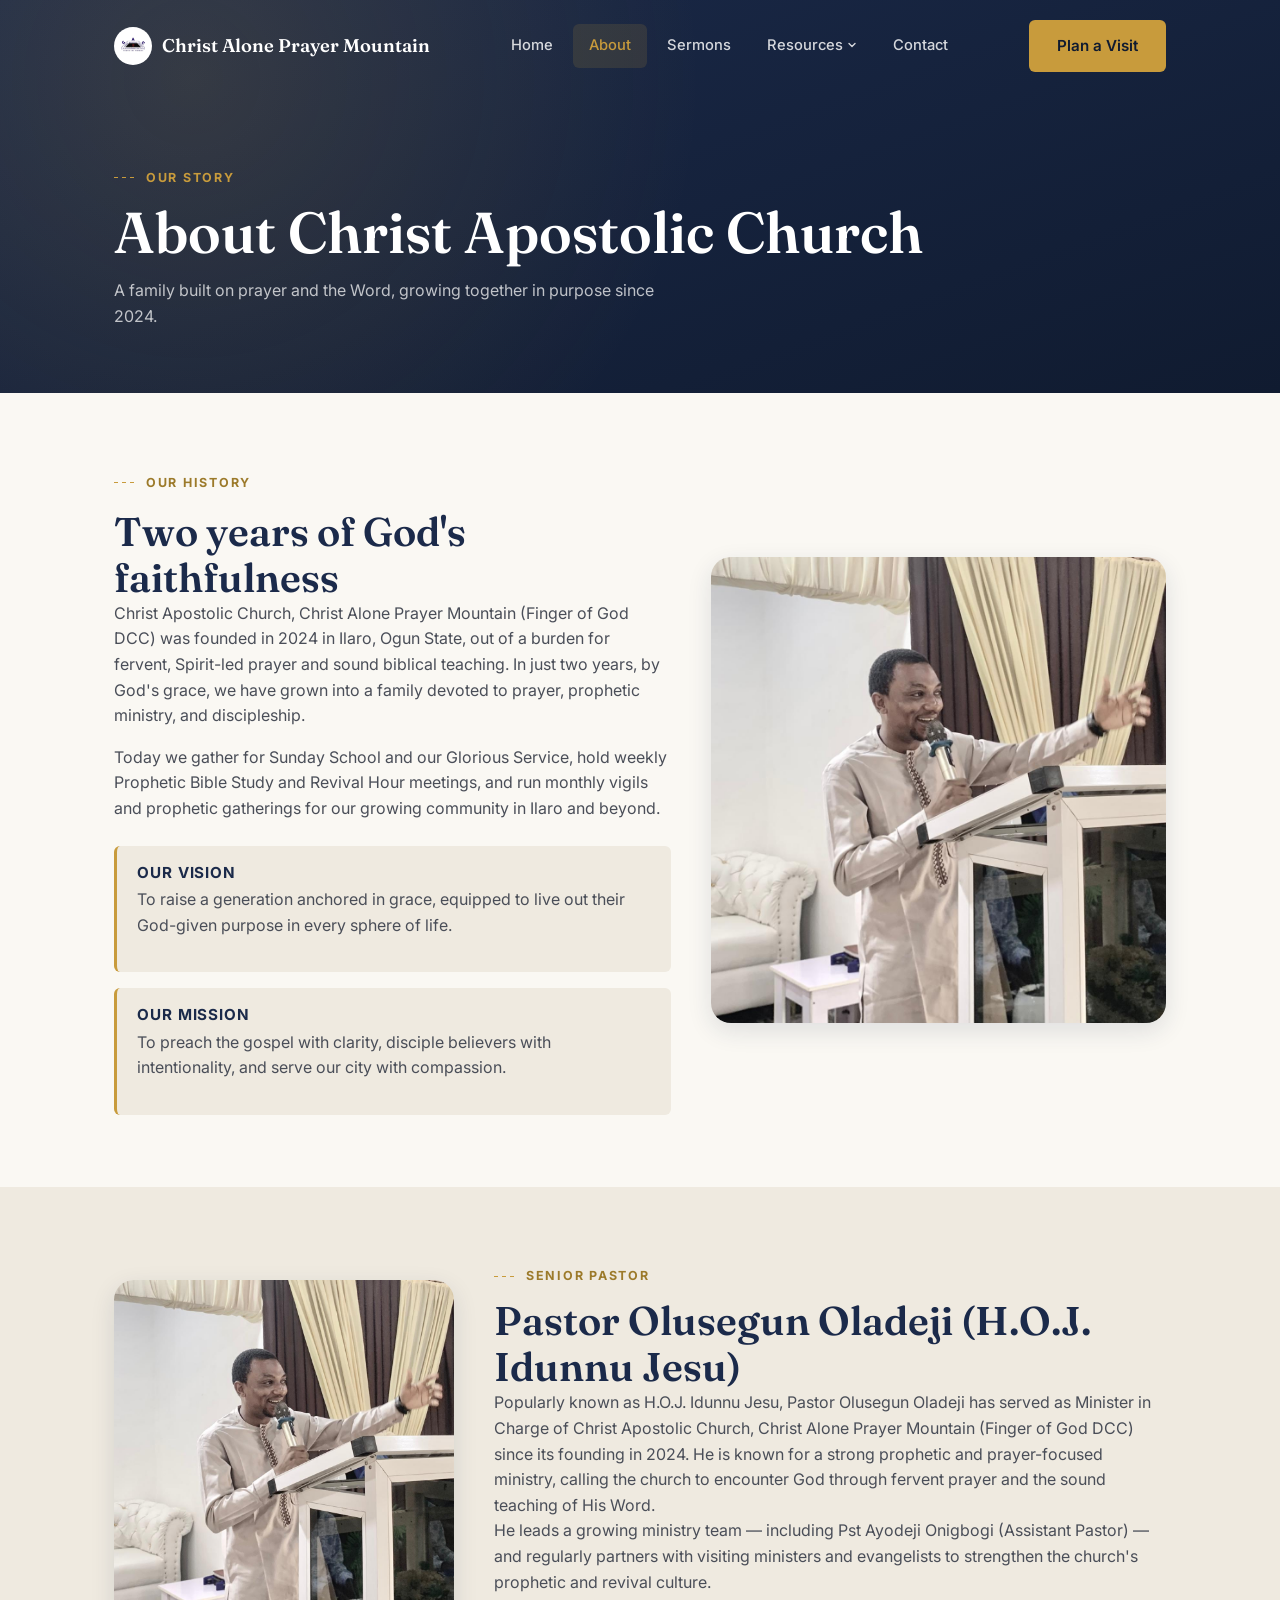
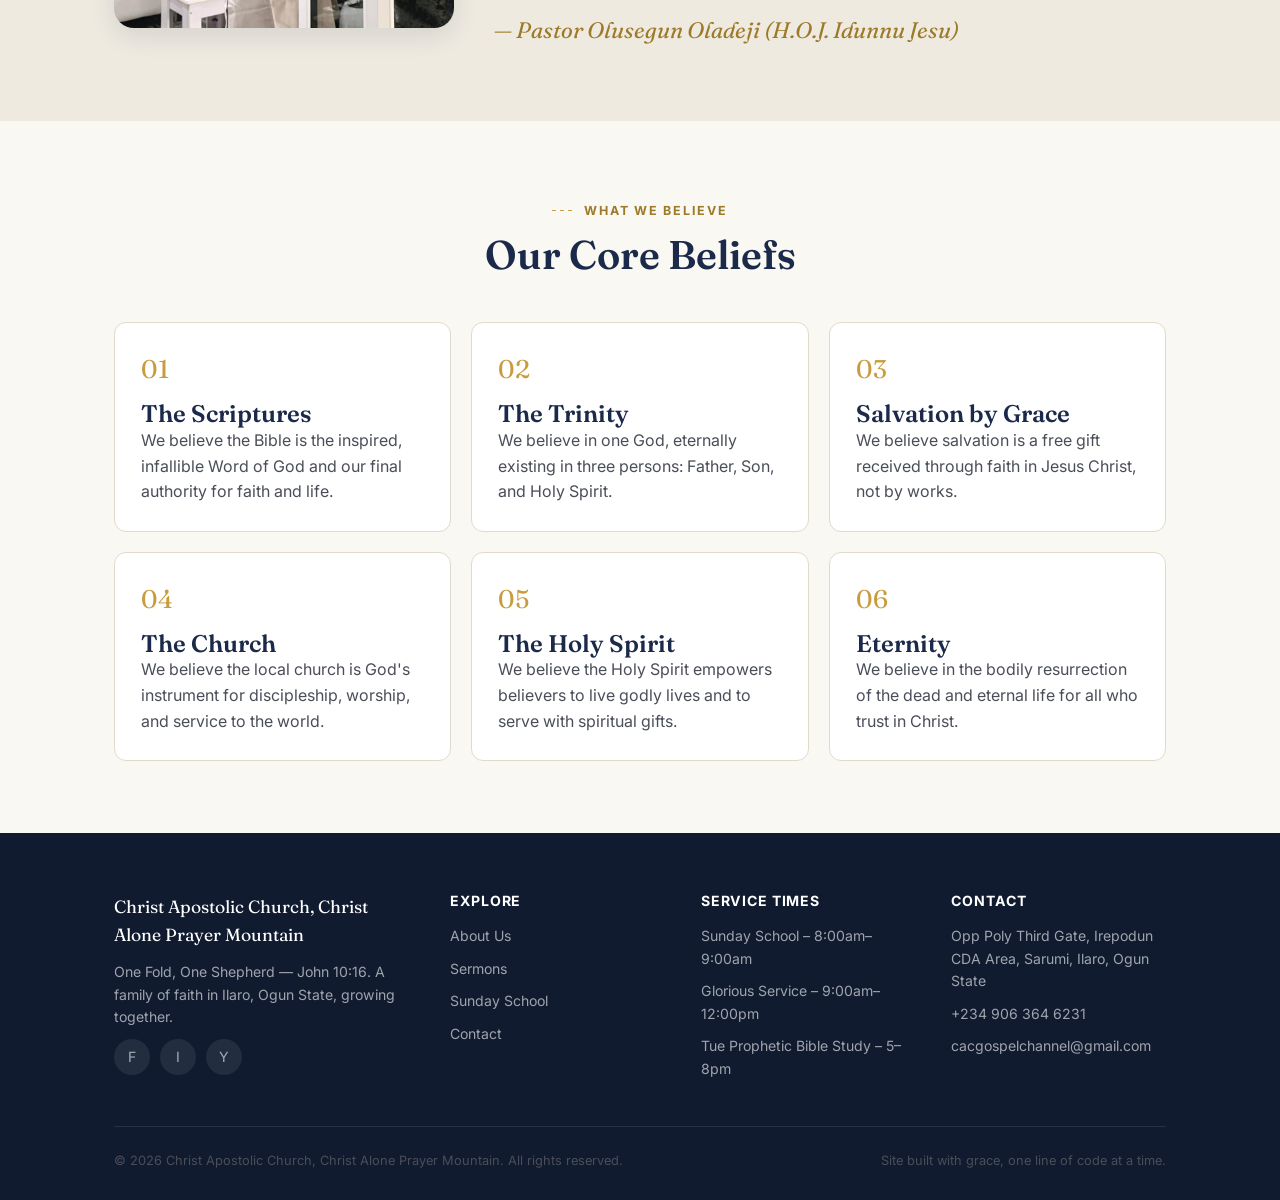
==== commit 3015e5d7: "update the plans" ====
--- a/about.html
+++ b/about.html
@@ -3,8 +3,8 @@
 <head>
 <meta charset="UTF-8">
 <meta name="viewport" content="width=device-width, initial-scale=1.0">
-<title>About Us | Christ Apostolic Church (Finger of God DCC)</title>
-<meta name="description" content="Learn the history, vision, mission, and beliefs of Christ Apostolic Church (Finger of God DCC), and meet our Senior Pastor.">
+<title>About Us | Christ Apostolic Church, Christ Alone Prayer Mountain</title>
+<meta name="description" content="Learn the history, vision, mission, and beliefs of Christ Apostolic Church, Christ Alone Prayer Mountain, and meet our Senior Pastor.">
 <link rel="stylesheet" href="style.css">
 <link rel="preconnect" href="https://fonts.googleapis.com">
 <link rel="preconnect" href="https://fonts.gstatic.com" crossorigin>
@@ -17,7 +17,7 @@
   <div class="container">
     <a href="index.html" class="nav-logo">
       <img src="images/logo.jpg" alt="Christ Apostolic Church logo" class="nav-logo-img">
-      Finger of God DCC
+      Christ Alone Prayer Mountain
     </a>
     <nav class="nav-links" aria-label="Primary">
       <a href="index.html">Home</a>
@@ -66,11 +66,11 @@
 <section class="about-full section">
   <div class="container reverse">
     <div class="about-media-frame about-media">
-      <img src="images/pastor.jpg" alt="Christ Apostolic Church (Finger of God DCC) congregation">
+      <img src="images/pastor.jpg" alt="Christ Apostolic Church, Christ Alone Prayer Mountain congregation">
     </div>
     <div class="about-text">
       <p class="eyebrow">Our History</p>
-      <h2>Twelve years of God's faithfulness</h2>
+      <h2>Two years of God's faithfulness</h2>
       <p>Christ Apostolic Church, Christ Alone Prayer Mountain (Finger of God DCC) was founded in 2024 in Ilaro, Ogun State, out of a burden for fervent, Spirit-led prayer and sound biblical teaching. In just two years, by God's grace, we have grown into a family devoted to prayer, prophetic ministry, and discipleship.</p>
       <p>Today we gather for Sunday School and our Glorious Service, hold weekly Prophetic Bible Study and Revival Hour meetings, and run monthly vigils and prophetic gatherings for our growing community in Ilaro and beyond.</p>
       <div class="mission-vision">
@@ -91,7 +91,7 @@
 <section class="pastor-section section">
   <div class="container pastor-grid">
     <div class="pastor-photo">
-      <img src="images/pastor.jpg" alt="Pastor Olusegun Oladeji (H.O.J. Idunnu Jesu), Senior Pastor of Christ Apostolic Church (Finger of God DCC)">
+      <img src="images/pastor.jpg" alt="Pastor Olusegun Oladeji (H.O.J. Idunnu Jesu), Senior Pastor of Christ Apostolic Church, Christ Alone Prayer Mountain">
     </div>
     <div class="pastor-bio">
       <p class="eyebrow">Senior Pastor</p>
@@ -150,7 +150,7 @@
   <div class="container">
     <div class="footer-grid">
       <div class="footer-col">
-        <div class="footer-brand">Christ Apostolic Church (Finger of God DCC)</div>
+        <div class="footer-brand">Christ Apostolic Church, Christ Alone Prayer Mountain</div>
         <p>One Fold, One Shepherd — John 10:16. A family of faith in Ilaro, Ogun State, growing together.</p>
         <div class="footer-social">
           <a href="#" aria-label="Facebook">F</a>
@@ -179,7 +179,7 @@
       </div>
     </div>
     <div class="footer-bottom">
-      <p>&copy; 2026 Christ Apostolic Church (Finger of God DCC). All rights reserved.</p>
+      <p>&copy; 2026 Christ Apostolic Church, Christ Alone Prayer Mountain. All rights reserved.</p>
       <p>Site built with grace, one line of code at a time.</p>
     </div>
   </div>
--- a/style.css
+++ b/style.css
@@ -775,6 +775,34 @@
   border: 0;
 }
 
+.sermon-video-static {
+  position: relative;
+  cursor: default;
+  pointer-events: none;
+}
+
+.sermon-video-static img {
+  width: 100%;
+  height: 100%;
+  object-fit: cover;
+  filter: grayscale(15%) brightness(0.7);
+}
+
+.sermon-video-label {
+  position: absolute;
+  inset: 0;
+  display: flex;
+  align-items: center;
+  justify-content: center;
+  text-align: center;
+  padding: 20px;
+  color: var(--color-white);
+  font-weight: 600;
+  font-size: 0.95rem;
+  letter-spacing: 0.03em;
+  background: rgba(16, 27, 48, 0.35);
+}
+
 .sermon-video .play-placeholder {
   position: absolute;
   inset: 0;
